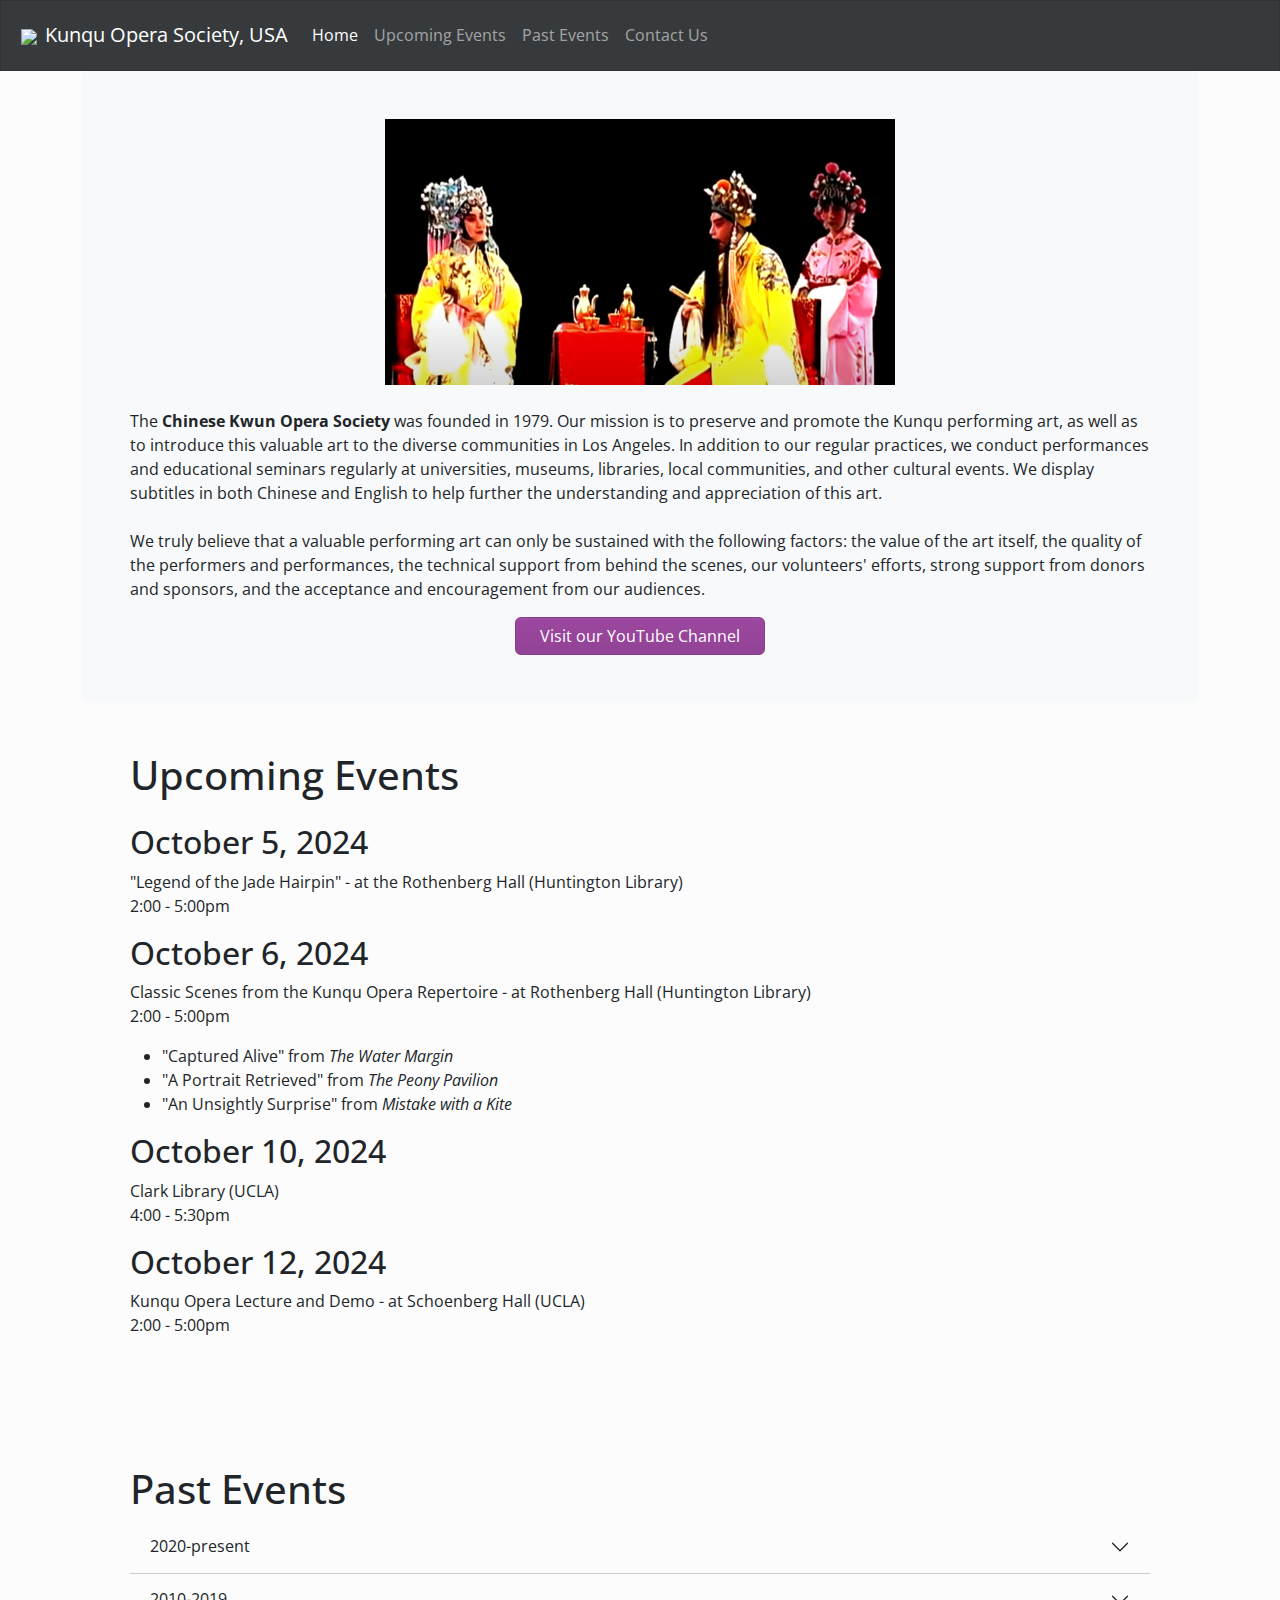
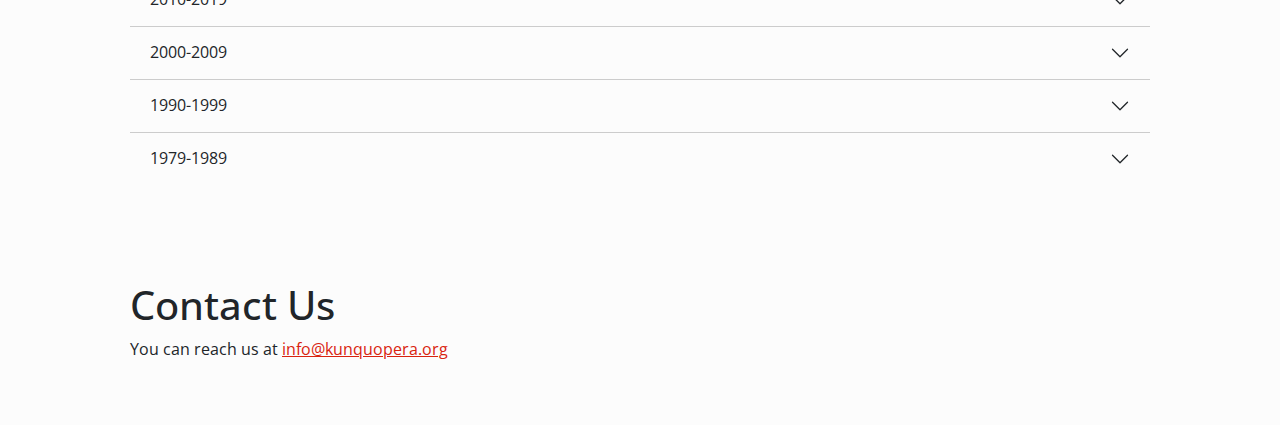
==== index.html @ ae15ceaf "add times for upcoming events" ====
<!DOCTYPE html>
<html lang="en">

<head>
    <meta charset="UTF-8">
    <meta name="viewport" content="width=device-width, initial-scale=1">
    <title>Kunqu Opera Society, USA</title>
    <link rel="stylesheet" href="css/bootstrap.min.css">
    <link rel="stylesheet" href="css/styles.css">

    <script src="js/bootstrap.min.js"></script>

</head>

<body>
    <nav class="navbar navbar-expand-md navbar-dark sticky-top bg-dark">
        <div class="container-fluid">
            <a class="navbar-brand" href="#"><img src="img/logo.png" class="px-2" height="50">Kunqu Opera Society, USA</a>
            <button class="navbar-toggler" type="button" data-bs-toggle="collapse" data-bs-target="#navbarCollapse"
                aria-controls="navbarCollapse" aria-expanded="false" aria-label="Toggle navigation">
                <span class="navbar-toggler-icon"></span>
            </button>
            <div class="collapse navbar-collapse" id="navbarCollapse">
                <ul class="navbar-nav me-auto mb-2 mb-md-0">
                    <li class="nav-item">
                        <a class="nav-link active" aria-current="page" href="#">Home</a>
                    </li>
                    <li class="nav-item">
                      <a class="nav-link" href="#events-upcoming">Upcoming Events</a>
                  </li>
                    <li class="nav-item">
                        <a class="nav-link" href="#events-past">Past Events</a>
                    </li>
                    <li class="nav-item">
                        <a class="nav-link" href="#contact">Contact Us</a>
                    </li>
                </ul>
            </div>
        </div>
    </nav>
    <main class="container"> 
        <div class="bg-body-tertiary p-5 rounded">
            <img class="d-block mx-auto mb-4" src="img/kunqu-screencap.png" alt="" width="50%">

            <p class="mb-4">The <strong>Chinese Kwun Opera Society</strong> was founded in 1979. Our mission is to preserve and
                promote the Kunqu performing art, as well as to introduce this valuable art to the diverse communities in Los Angeles. In addition to our regular
                practices, we conduct performances and educational seminars regularly at
                universities, museums, libraries, local communities, and other cultural events. We display subtitles in both Chinese and English to help further the understanding and
                appreciation of this art.</p>
            <p>We truly believe that a valuable performing art can only be sustained with the following factors: the
                value of the art itself, the quality of the performers and performances, the technical support from
                behind the scenes, our volunteers' efforts, strong support from donors and sponsors, and the
                acceptance and encouragement from our audiences.</p>
            <div class="d-grid gap-2 d-sm-flex justify-content-sm-center">
                <a href="https://www.youtube.com/@kunquoperaorg" class="btn btn-danger px-4 gap-3">Visit our
                    YouTube Channel</a>
            </div>
        </div>
        <div class="p-5" id="events-upcoming">
          <h1>Upcoming Events</h1>

          <div class="py-3">
          <h2>October 5, 2024</h2>
          <p>
            "Legend of the Jade Hairpin" - at the Rothenberg Hall (Huntington Library)<br>
            2:00 - 5:00pm
          </p>
          
          <h2>October 6, 2024</h2>
          <p>Classic Scenes from the Kunqu Opera Repertoire - at Rothenberg Hall (Huntington Library)<br>
            2:00 - 5:00pm
            <ul>
              <li>"Captured Alive" from <em>The Water Margin</em></li>
              <li>"A Portrait Retrieved" from <em>The Peony Pavilion</em></li>
              <li>"An Unsightly Surprise" from <em>Mistake with a Kite</em></li>
            </ul>
          </p>
          
          <h2>October 10, 2024</h2>
          <p>
            Clark Library (UCLA)<br>
            4:00 - 5:30pm
          </p>

          <h2>October 12, 2024</h2>
          <p>
            Kunqu Opera Lecture and Demo - at Schoenberg Hall (UCLA)<br>
            2:00 - 5:00pm

          </p>
        </div>
        </div>
        <div class="p-5" id="events-past">
            <h1>Past Events</h1>
            


            <div class="accordion accordion-flush" id="accordionFlushExample">
              <div class="accordion-item">
                <h2 class="accordion-header">
                  <button class="accordion-button collapsed" type="button" data-bs-toggle="collapse" data-bs-target="#flush-collapseOne" aria-expanded="false" aria-controls="flush-collapseOne">
                    2020-present
                  </button>
                </h2>
                <div id="flush-collapseOne" class="accordion-collapse collapse" data-bs-parent="#accordionFlushExample">
                  <div class="accordion-body">
                      <ul>
                        <li>2/5/2022 - 2022 Chinese New Year Festival of Liu Fang Yuan, "The School Room" by Yimeng Liu, Fang Wei and Wei Wang，"A Stroll in the Garden" by Wei Wang and Yimeng Liu at the Huntington Library, San Marino</li>
                        <li>2/5/2023 - 2023 Chinese New Year Festival of Liu Fang Yuan, "A Sweet Rendezvous" by Liyung Hou, Wei Wang and Yimeng Liu at the Huntington Library, San Marino</li>
                        <li>1/14/2024 - "A Stroll in the Garden" by Wei Wang and Yimeng Liu, "The Banquet" by Bin Ma and Fang Wei, "Mistake With a Kite" by Wei Wang and Sunny Zhang at Liu Fang Yuan, the Huntington Library, San Marino</li>
                        <li>2/10/2024 - 2024 Chinese New Year Festival of Liu Fang Yuan, "Princess Baihua Bestows Her Sword" by Bohan Yei , Fang Wei and Yimeng Liu at the Huntington Library, San Marino</li>
                        <li>2/11/2024 - 2024 Chinese New Year Festival of Liu Fang Yuan, "The Banquet" by Bin Ma and Fang Wei at the Huntington Library, San Marino</li>
                      </ul>
                  </div>
                </div>
              </div>
                <div class="accordion-item">
                  <h2 class="accordion-header">
                    <button class="accordion-button collapsed" type="button" data-bs-toggle="collapse" data-bs-target="#flush-collapseTwo" aria-expanded="false" aria-controls="flush-collapseTwo">
                      2010-2019
                    </button>
                  </h2>
                  <div id="flush-collapseTwo" class="accordion-collapse collapse" data-bs-parent="#accordionFlushExample">
                    <div class="accordion-body">
                        <ul>
                          <li>2/20/2010 - "A Stroll in the Garden" at the Huntington Library, San Marino</li>
                          <li>3/20/2010 & 3/21/2010 - "Peony Pavilion" at the University of California, Irvine (UCI)</li>
                          <li>8/1/2010 - "New Couple" at California Institute for Chinese Performing Art, El Monte</li>
                          <li>12/11/2010 & 12/12/2010 - "Peony Pavilion" by Ma Yaoyao, Shi Xiaomei, Lu jia, Zhu Huiying, Chen Xiaoming at the Downey Civic Theatre</li>
                          <li>4/16/2011 - "An Interrupted Dream" by Jianjing Kuang & Justina Lee, "Joe, The Connoisseur in Music" by Hui Pan & Wendy Chang, "Xu-Ge (A Lovers' Spat)" and "Xiao-Yian (A Disrupted Party)" by Taiji Wang & Liyung Hou at the Downey Civic Theatre</li>
                          <li>4/17/2012 (AM) - Lecture: The art of Kunqu Performance by Shi Xiaomei, Kunqu Studio and Jiangsu Province Kunqu Opera Troupe at Schoenberg​ Auditorium​, UCLA</li>
                          <li>4/17/2012 (PM) - "The Mountain Gate" by Zhao Yutao & Li Hongliang, "Union in the Shades from Peony Pavilian" by Shi Xiaomei & Xu Yunxiu at Schoenberg​ Auditorium​, University of California, Los Angeles (UCLA)</li>
                          <li>4/18/2012 - Lecture: The art of Kunqu Performance by Shi Xiaomei, Kunqu Studio and Jiangsu Province Kunqu Opera Troupe at the University of California, Irvine (UCI)</li>
                          <li>4/21/2012 - "Peach Blossom Fan" by Shi Xiaomei, Gong Yinlei, Zhao Jian, Li Hongliang, Xu Yunxiu, Gu Jun & Zhao Yutao at the Downey Civic Theatre</li>
                          <li>4/22/2012 - Refined Excerpts of Kunqu Classics "A Chance Meeting in the Great Hall" by Shi Xiaomei, Li Hongliang, Gong Yinlei & Xu Yunxiu, "Painting the Portrait" by Xu Yunxiu," "Captured Alive" by Gong Yinlei & Li Hongliang, "Hearing the Appeal" and "Reprimanding the Father" by Shi Xiaomei, Zhao Jian & Gu Jun at the Downey Civic Theatre</li>
                          <li>10/19/2013 - "Ballad of the Broken Axe Mountain" by Liyung Hou & Liu Xiao at the Downey Civic Theatre</li>
                          <li>8/28/2015 & 8/29/2015 - Performance of Classics of Kunqu Opera and Chinese Folk Music including Kunqu Opera Arias by Henry Chang, Susan Liu, Gina Liu, William Kin, Hui Pan and Zhaogan Li plus "The Broken Bridge" by Liyung Hou, Liping Kin & Justina Lee at the Huntington Library</li>
                          <li>10/6/2017 - "A Stroll in the Garden", "An Interrupted Dream" by Liyung Hou, Sophia Dai and Justina Lee at Eugene Public Library, Oregon</li>
                          <li>5/3/2018 & 5/6/2018 - "Garden Version of `A Stroll in the Garden` and `An Interrupted Dream`" by Ledell Wu, Sophia Dai, Wei Wang and Fang Wei at the Huntington Library</li>
                          <li>8/19/2018 - "Kunqu Opera: Love, Hatred, Passion & Vengeance" including "A Stroll in the Garden" by Wei Wang & Fang Wei, "An Interrupted Dream" by Ledell Wu & Justina Lee, "Assassination of General Tiger" by Liyung Hou and Qingxian Liu at Rothenberg Hall, the Huntington Library, San Marino</li>
                        </ul>
                    </div>
                  </div>
                </div>
                <div class="accordion-item">
                  <h2 class="accordion-header">
                    <button class="accordion-button collapsed" type="button" data-bs-toggle="collapse" data-bs-target="#flush-collapseThree" aria-expanded="false" aria-controls="flush-collapseThree">
                      2000-2009
                    </button>
                  </h2>
                  <div id="flush-collapseThree" class="accordion-collapse collapse" data-bs-parent="#accordionFlushExample">
                    <div class="accordion-body">
                        <ul>
                          <li>6/17/2000 - "A Stroll in the Garden" at the San Gabriel Civic Auditorium, San Gabriel</li>
                          <li>12/2/2000 - "Steals the Poem", "Shocked by the Coup", "Bestowing a Sword" at the California Institute for Chinese Performing Art, El Monte</li>
                          <li>9/27/2003 - "Happy Union", "Rendezvous", "Haven in a Boat", "Hoo's Village" at the California Institute for Chinese Performing Art, El Monte, California"</li>
                          <li>4/17/2004 - "Asking for Tea", "For Death Together" at the California Institute for Chinese Performing Art, El Monte</li>
                          <li>2/14/2005 - "Mischief at Class" at Claremont McKenna College, Claremont</li>
                          <li>5/28/2005 - "Surprise Awakening from a Dream" at the San Gabriel Civic Auditorium, San Gabriel</li>
                          <li>10/8/2005 - "New Couple", "Goodbye, My Son" and "A Stroll in the Garden", "Surprise Awakening from a Dream" by Jennifer Hua and Yue Meiti at the California Institute for Chinese Performing Art, El Monte</li>
                          <li>8/30/2008 - "New Couple", "Goodbye, My Son", "A Stroll in the Garden", "Surprise Awakening from a Dream" at the California Institute for Chinese Performing Art, El Monte</li>
                          <li>7/25/2009 - "A Stroll in the Garden", "Steals the Poem", "Broken Bridge", "A Maddening Dream" at the California Institute for Chinese Performing Art, El Monte</li>
                        </ul>
                    </div>
                  </div>
                </div>
                <div class="accordion-item">
                  <h2 class="accordion-header">
                    <button class="accordion-button collapsed" type="button" data-bs-toggle="collapse" data-bs-target="#flush-collapseFour" aria-expanded="false" aria-controls="flush-collapseFour">
                      1990-1999
                    </button>
                  </h2>
                  <div id="flush-collapseFour" class="accordion-collapse collapse" data-bs-parent="#accordionFlushExample">
                    <div class="accordion-body">
                        <ul>
                          <li>6/23/1990 - "Broken Bridge" at the San Gabriel Civic Auditorium, San Gabriel</li>
                          <li>9/2/1990 - "Broken Bridge" at the Chinese Moon Festival in Los Angeles Chinatown</li>
                          <li>5/22/1993 - "Escorting Lady Jing-Niang" at Rosemead High School, Rosemead</li>
                          <li>5/29/1993 - "Mischief at Class", "A Stroll in the Garden", "Surprise Awakening from a Dream", "Kill General Tiger" at the Chinese Culture Center, El Monte</li>
                          <li>6/11/1994 - "Happy Union" at the Chinese Culture Center, El Monte</li>
                          <li>4/30/1995 - "Flirtation with the Zither", "Buddhist Nun Longing to Return the World", "Banquet for Two" at Chinese Culture Center, El Monte</li>
                          <li>6/2/1996 - "Escorting Lady Jing-Niang" at the Chinese Culture Center, El Monte</li>
                          <li>2/2/1997 - "Buddhist Nun Longing to Return the World, "Banquet for Two" at the Barclay Theatre, Irvine"</li>
                          <li>6/7/1997 - "A Maddening Dream" at the Chinese Culture Center, El Monte</li>
                          <li>5/23/1998 - "Steals the Poem" by Yue Meiti and Zhang Jingxian at Evergreen Bookstore, Monterey Park</li>
                          <li>6/6/1998 - "Dreamland Revisited", "Refuse for Remarriage", "Broken Bridge", "Village Searching" at the Chinese Culture Center, El Monte</li>

                        </ul>
                    </div>
                  </div>
                </div>
                <div class="accordion-item">
                  <h2 class="accordion-header">
                    <button class="accordion-button collapsed" type="button" data-bs-toggle="collapse" data-bs-target="#flush-collapseFive" aria-expanded="false" aria-controls="flush-collapseFive">
                      1979-1989
                    </button>
                  </h2>
                  <div id="flush-collapseFive" class="accordion-collapse collapse" data-bs-parent="#accordionFlushExample">
                    <div class="accordion-body">
                        <ul>
                          <li>7/1979 - Weekly meetings at Mama Yu's residence in Monterey Park</li>
                          <li>4/11/1981 - "A Stroll in the Garden" by Lisa Lu and Li-Yung Wang at the Los Angeles County Museum of Art, Los Angeles</li>
                          <li>2/23/1985 - "Riverside of Chu" at Pasadena City College, Pasadena</li>
                          <li>9/6/1987 - "A Stroll in the Garden" at San Diego State University, San Diego</li>
                          <li>6/1989 - "Happy Union" at Jackson School, Rosemead</li>
                          <li>8/1989 - Chinese Kwun Opera Society established as a non-profit organization</li>
                        </ul>
                    </div>
                  </div>
                </div>
              </div>
        </div>
        <div class="p-5" id="contact">
            <h1>Contact Us</h1>
            <p>You can reach us at <a href="mailto:info@kunquopera.org">info@kunquopera.org</a></p>
        </div>
    </main>
    <script src="js/bootstrap.bundle.js"></script>
    <script src="js/scripts.js"></script>
</body>

</html>
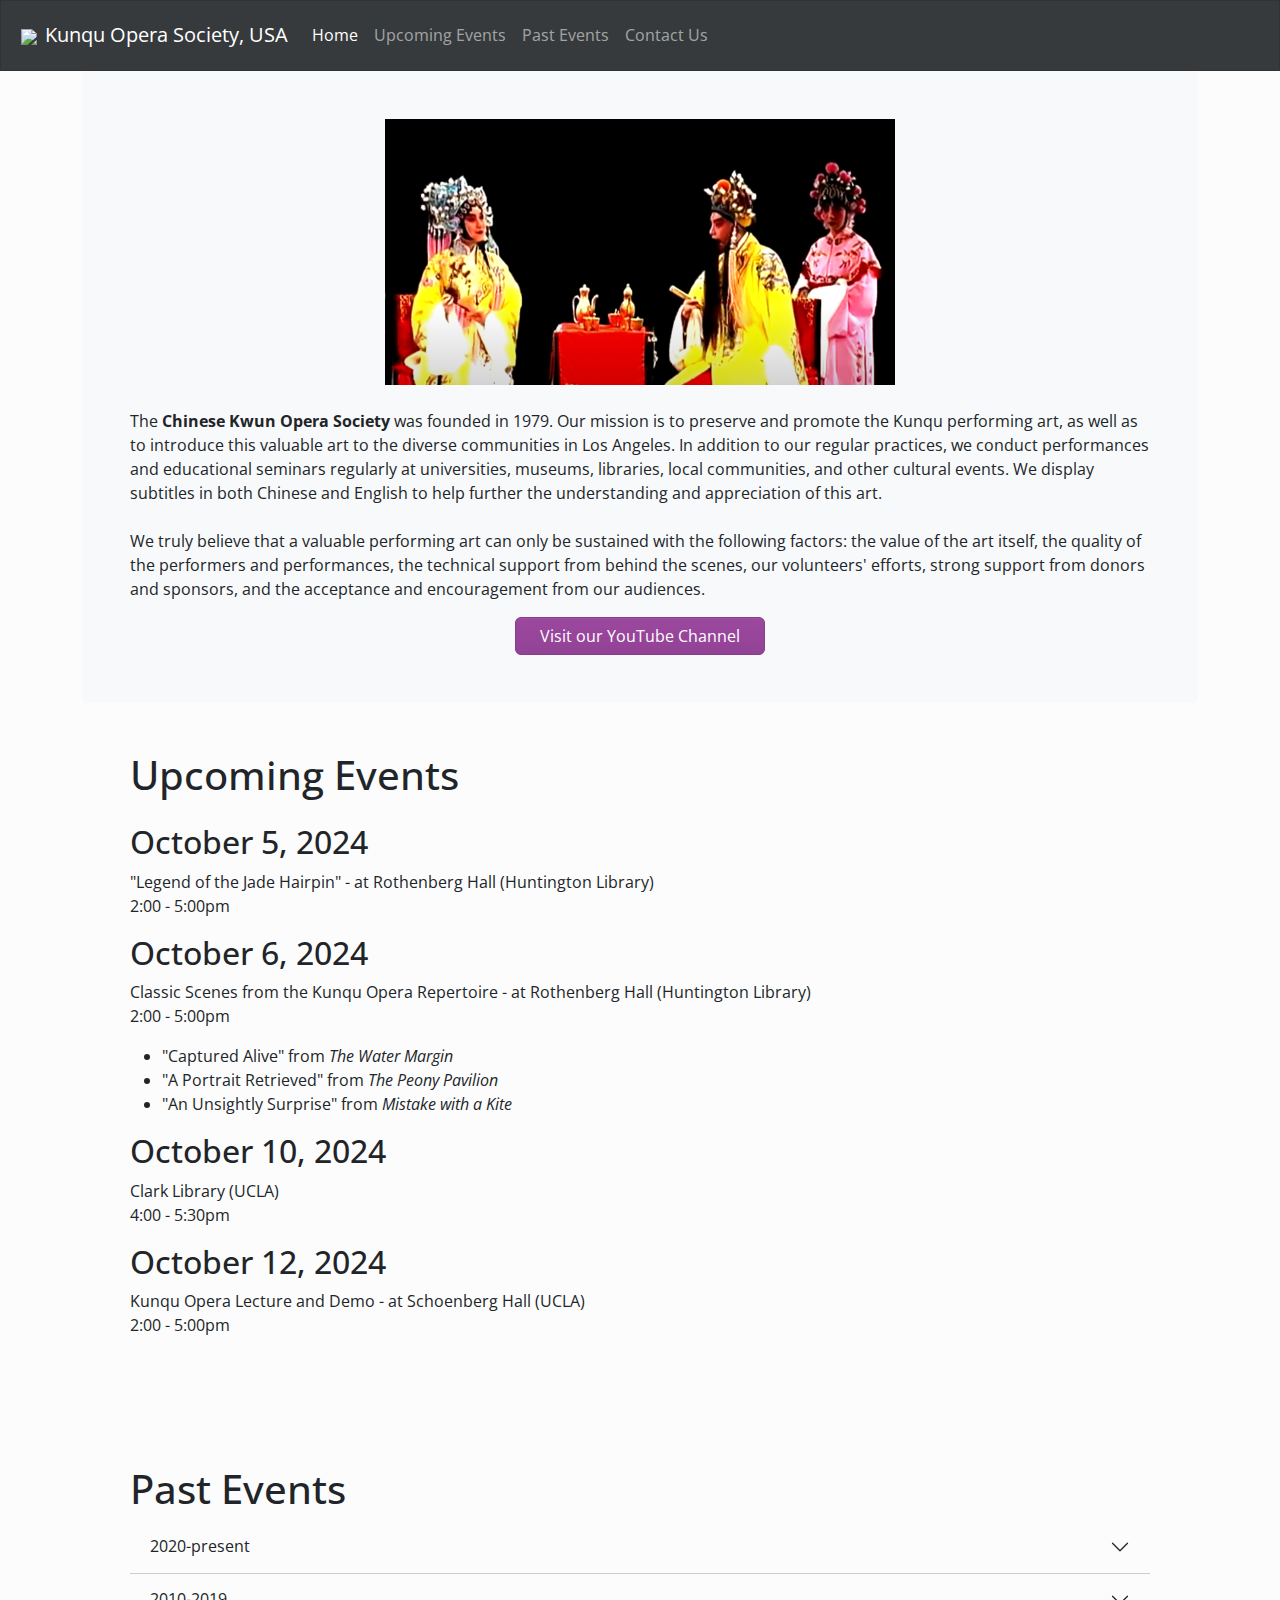
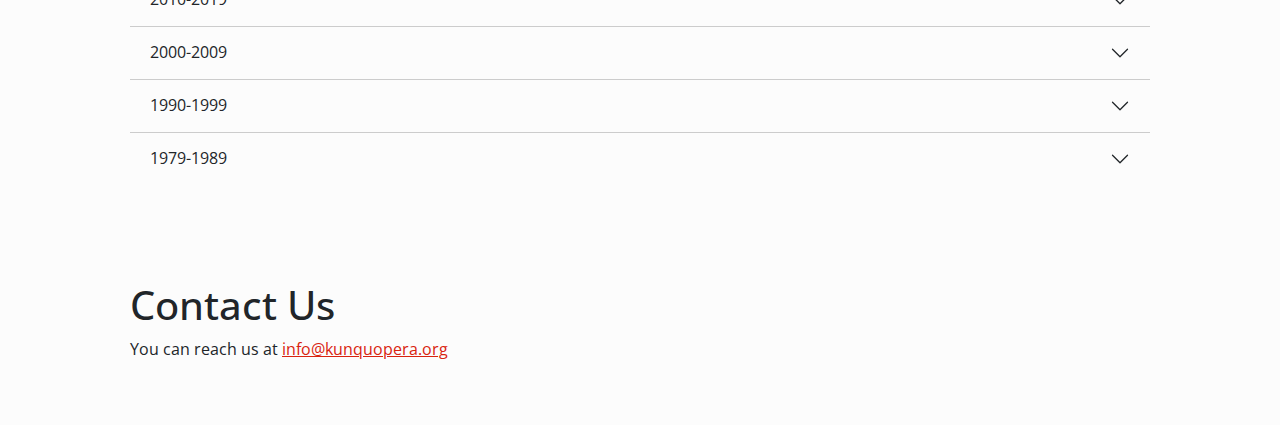
==== commit bc8a764d: "text update" ====
--- a/index.html
+++ b/index.html
@@ -62,7 +62,7 @@
           <div class="py-3">
           <h2>October 5, 2024</h2>
           <p>
-            "Legend of the Jade Hairpin" - at the Rothenberg Hall (Huntington Library)<br>
+            "Legend of the Jade Hairpin" - at Rothenberg Hall (Huntington Library)<br>
             2:00 - 5:00pm
           </p>
           
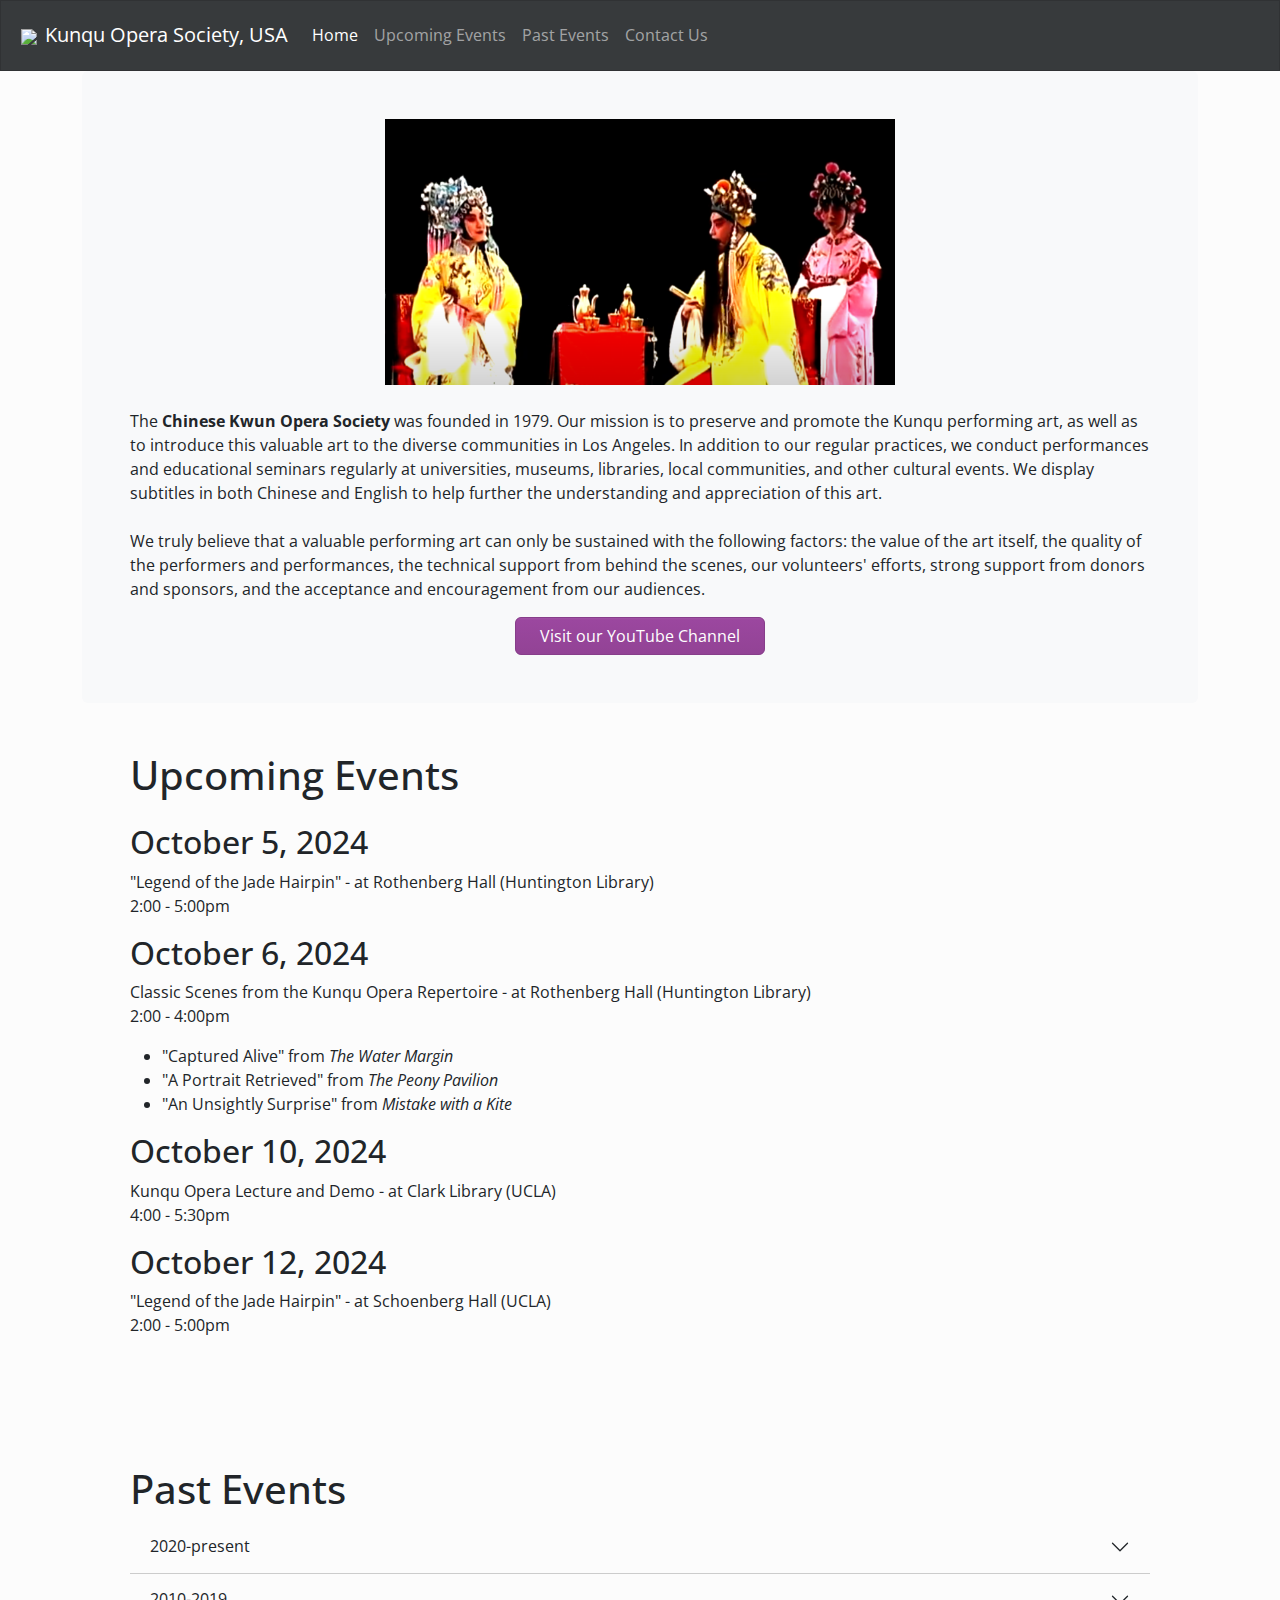
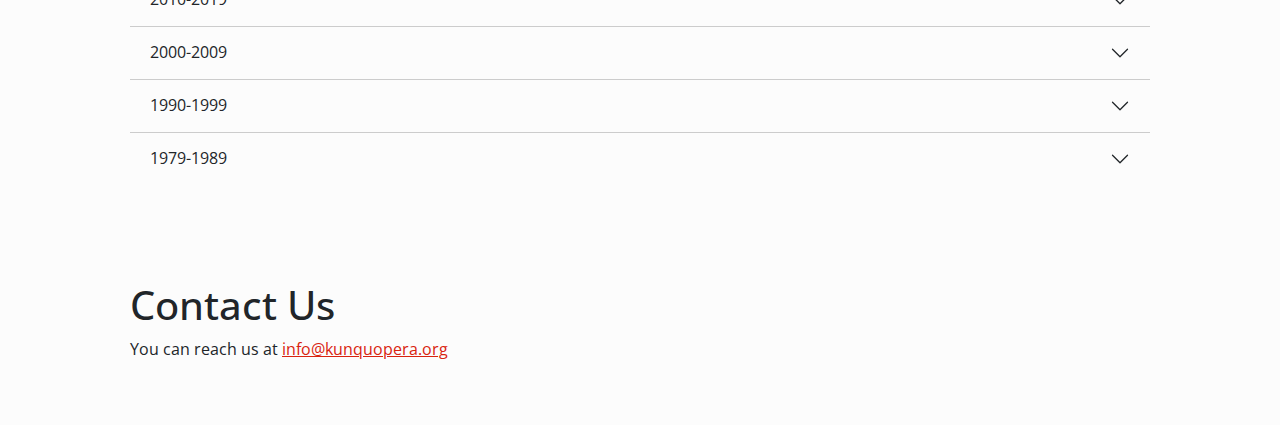
==== commit 656feb8e: "Update index.html" ====
--- a/index.html
+++ b/index.html
@@ -68,7 +68,7 @@
           
           <h2>October 6, 2024</h2>
           <p>Classic Scenes from the Kunqu Opera Repertoire - at Rothenberg Hall (Huntington Library)<br>
-            2:00 - 5:00pm
+            2:00 - 4:00pm
             <ul>
               <li>"Captured Alive" from <em>The Water Margin</em></li>
               <li>"A Portrait Retrieved" from <em>The Peony Pavilion</em></li>
@@ -78,13 +78,13 @@
           
           <h2>October 10, 2024</h2>
           <p>
-            Clark Library (UCLA)<br>
+            Kunqu Opera Lecture and Demo - at Clark Library (UCLA)<br>
             4:00 - 5:30pm
           </p>
 
           <h2>October 12, 2024</h2>
           <p>
-            Kunqu Opera Lecture and Demo - at Schoenberg Hall (UCLA)<br>
+            "Legend of the Jade Hairpin" - at Schoenberg Hall (UCLA)<br>
             2:00 - 5:00pm
 
           </p>
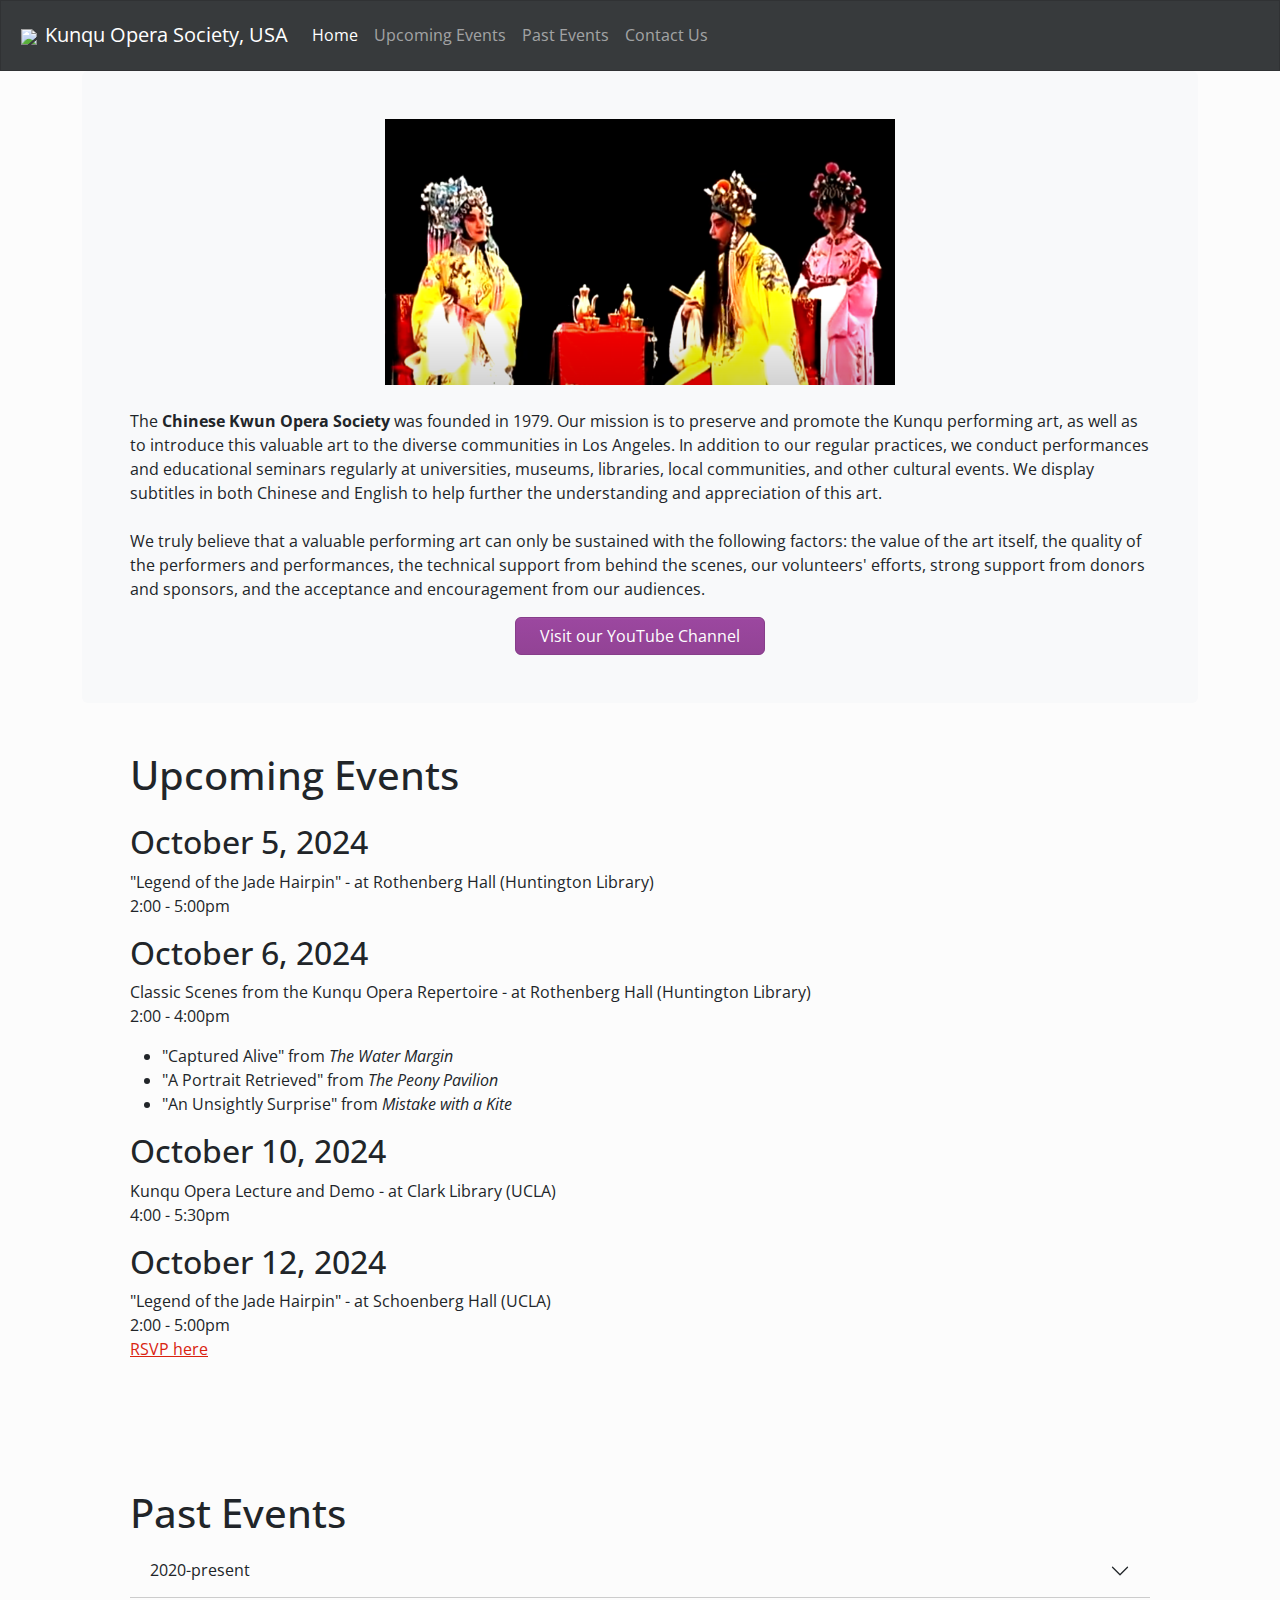
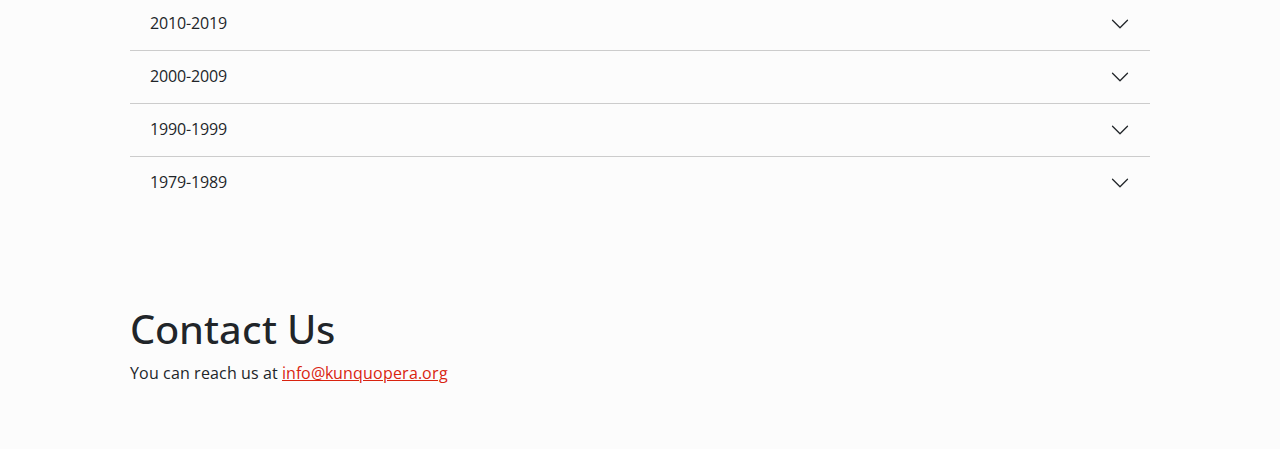
==== commit 16f6406d: "Add RSVP link" ====
--- a/index.html
+++ b/index.html
@@ -85,7 +85,8 @@
           <h2>October 12, 2024</h2>
           <p>
             "Legend of the Jade Hairpin" - at Schoenberg Hall (UCLA)<br>
-            2:00 - 5:00pm
+            2:00 - 5:00pm<br>
+              <a href="https://forms.international.ucla.edu/ApplicationForm.aspx?4bJlPMM0xm2FRilaYYN8UCwI2cR2wM8pz3BvZW_238Y=" target="_blank">RSVP here</a>
 
           </p>
         </div>
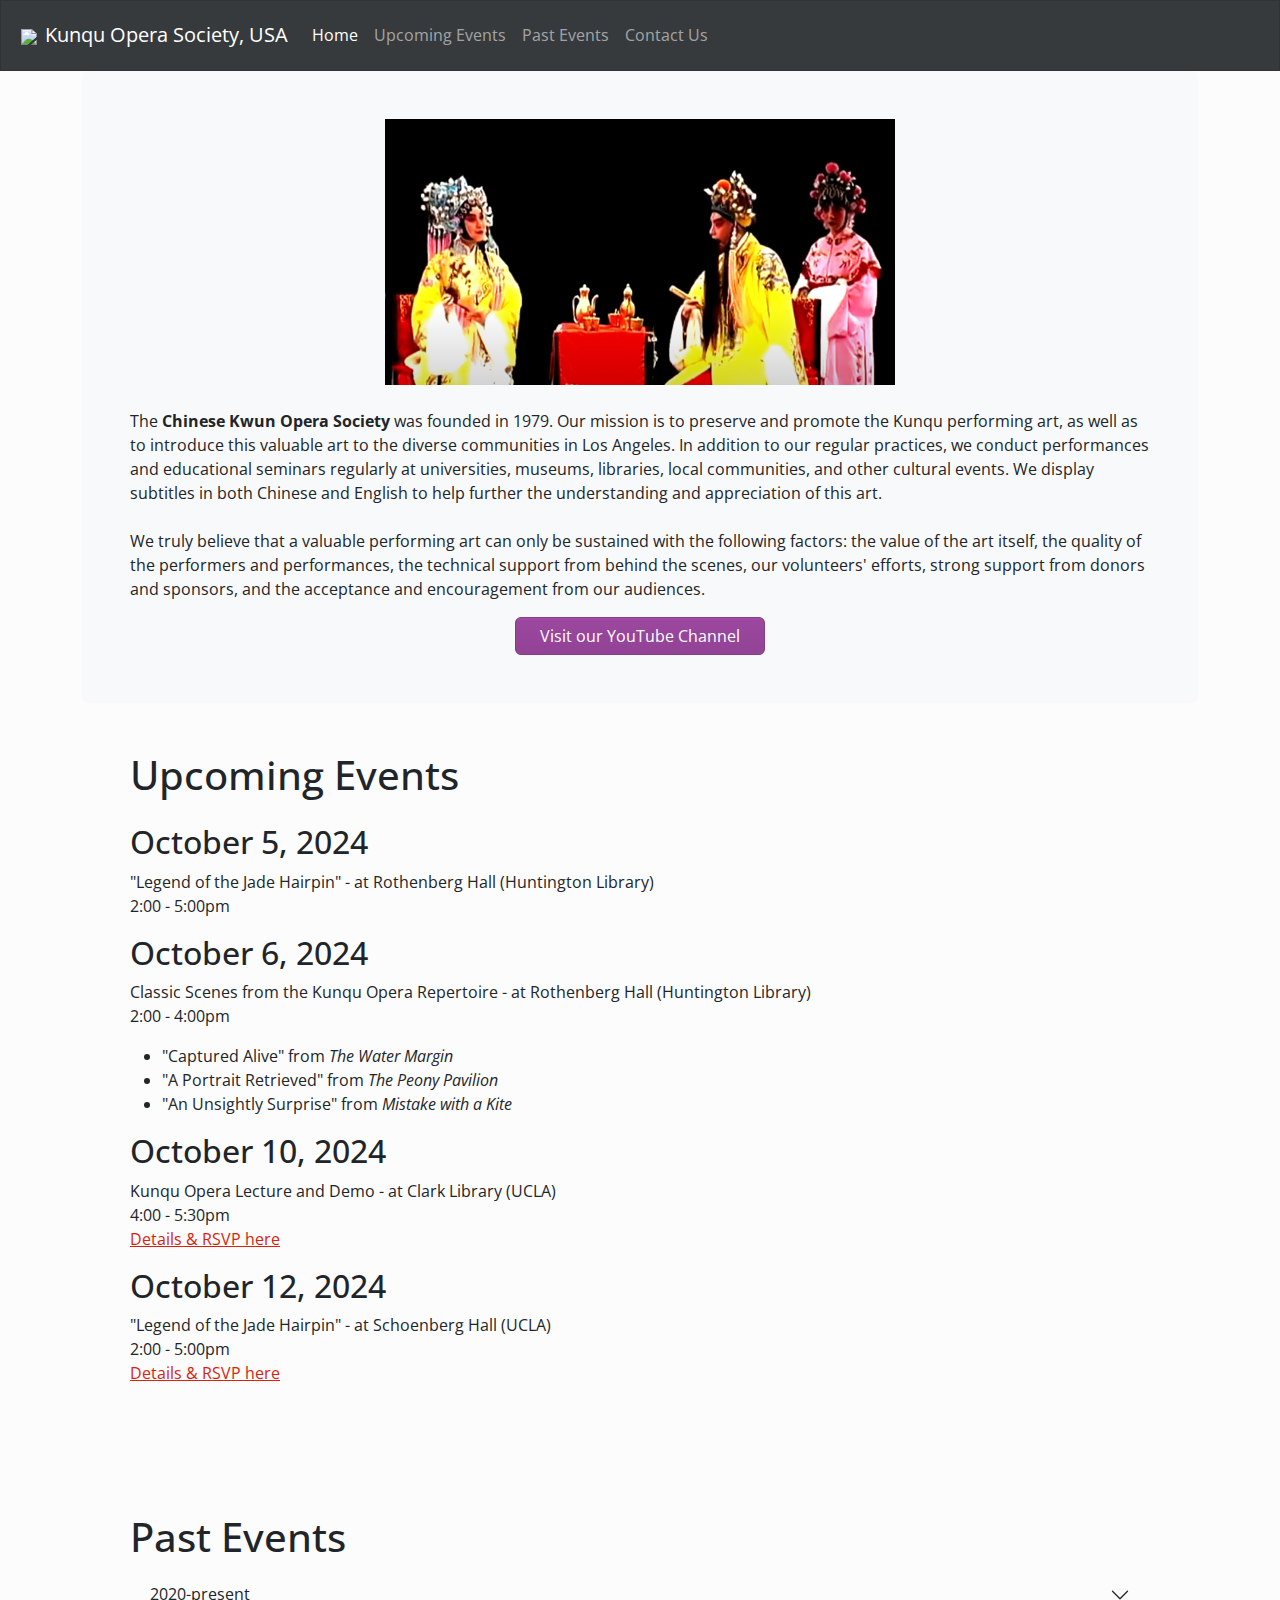
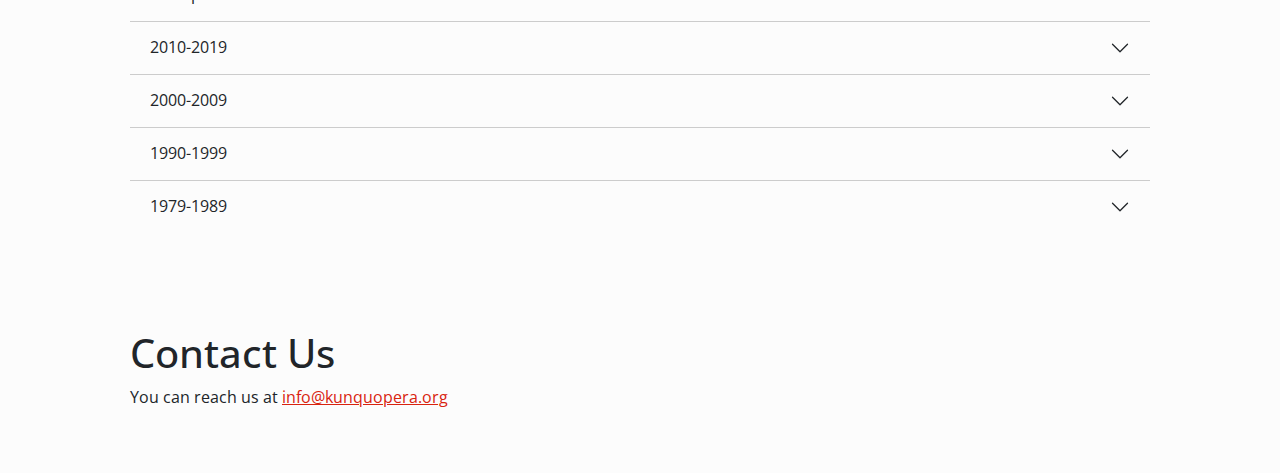
==== commit 26906f42: "update rsvp links" ====
--- a/index.html
+++ b/index.html
@@ -79,14 +79,15 @@
           <h2>October 10, 2024</h2>
           <p>
             Kunqu Opera Lecture and Demo - at Clark Library (UCLA)<br>
-            4:00 - 5:30pm
+            4:00 - 5:30pm<br>
+              <a href="https://www.1718.ucla.edu/events/kunqu-opera-performance/" target="_blank">Details & RSVP here</a>
           </p>
 
           <h2>October 12, 2024</h2>
           <p>
             "Legend of the Jade Hairpin" - at Schoenberg Hall (UCLA)<br>
             2:00 - 5:00pm<br>
-              <a href="https://forms.international.ucla.edu/ApplicationForm.aspx?4bJlPMM0xm2FRilaYYN8UCwI2cR2wM8pz3BvZW_238Y=" target="_blank">RSVP here</a>
+              <a href="https://www.international.ucla.edu/ccs/event/16805" target="_blank">Details & RSVP here</a>
 
           </p>
         </div>
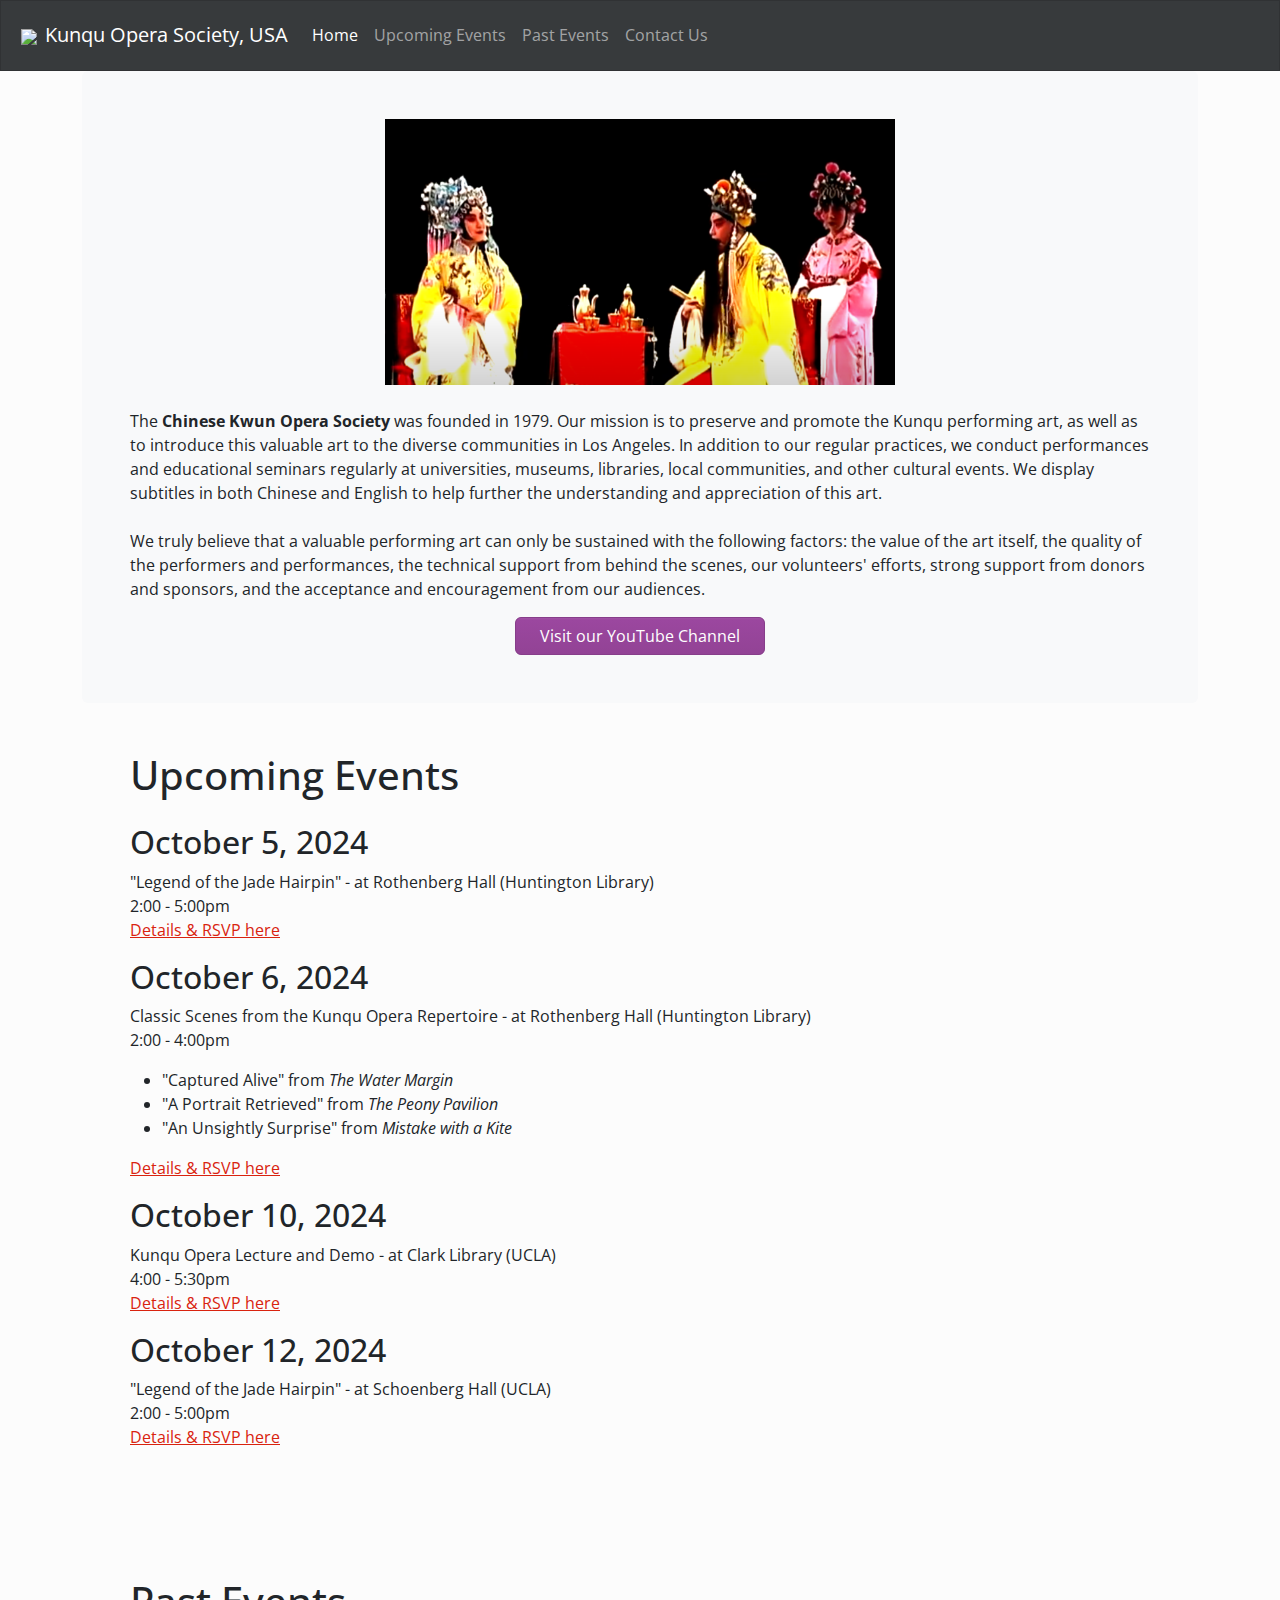
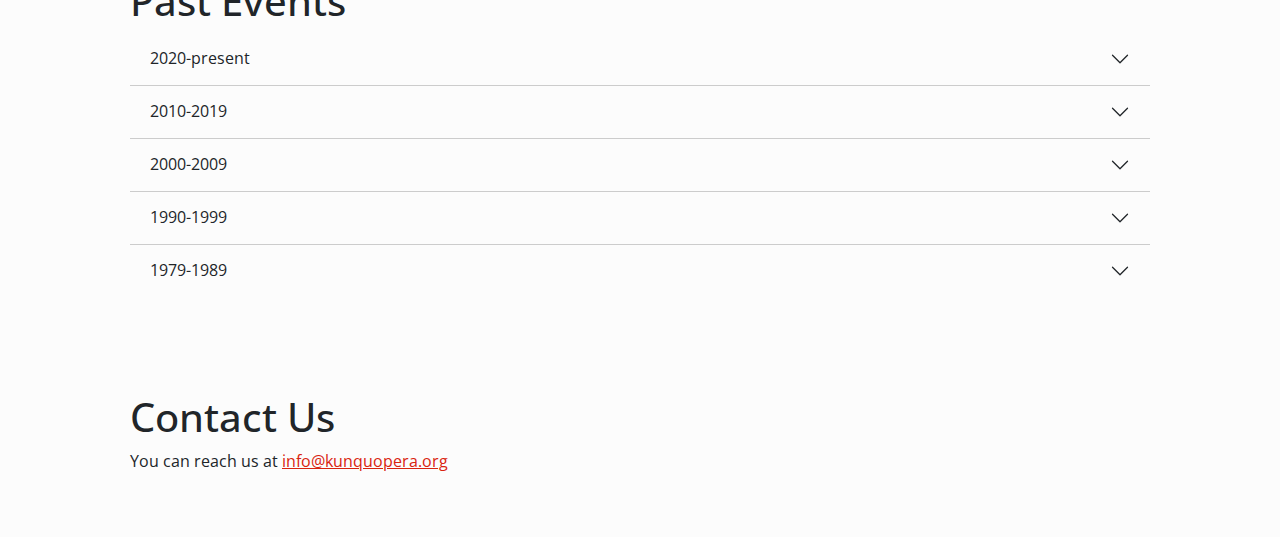
==== commit f6984e97: "Update index.html" ====
--- a/index.html
+++ b/index.html
@@ -63,17 +63,19 @@
           <h2>October 5, 2024</h2>
           <p>
             "Legend of the Jade Hairpin" - at Rothenberg Hall (Huntington Library)<br>
-            2:00 - 5:00pm
+            2:00 - 5:00pm<br>
+              <a href="https://huntington.org/event/kun-opera-jade-hairpin-yuzanji-and-other-highlights" target="_blank">Details & RSVP here</a>
           </p>
           
           <h2>October 6, 2024</h2>
           <p>Classic Scenes from the Kunqu Opera Repertoire - at Rothenberg Hall (Huntington Library)<br>
-            2:00 - 4:00pm
+            2:00 - 4:00pm<br>
             <ul>
               <li>"Captured Alive" from <em>The Water Margin</em></li>
               <li>"A Portrait Retrieved" from <em>The Peony Pavilion</em></li>
               <li>"An Unsightly Surprise" from <em>Mistake with a Kite</em></li>
             </ul>
+              <a href="https://huntington.org/event/kun-opera-jade-hairpin-yuzanji-and-other-highlights" target="_blank">Details & RSVP here</a>
           </p>
           
           <h2>October 10, 2024</h2>
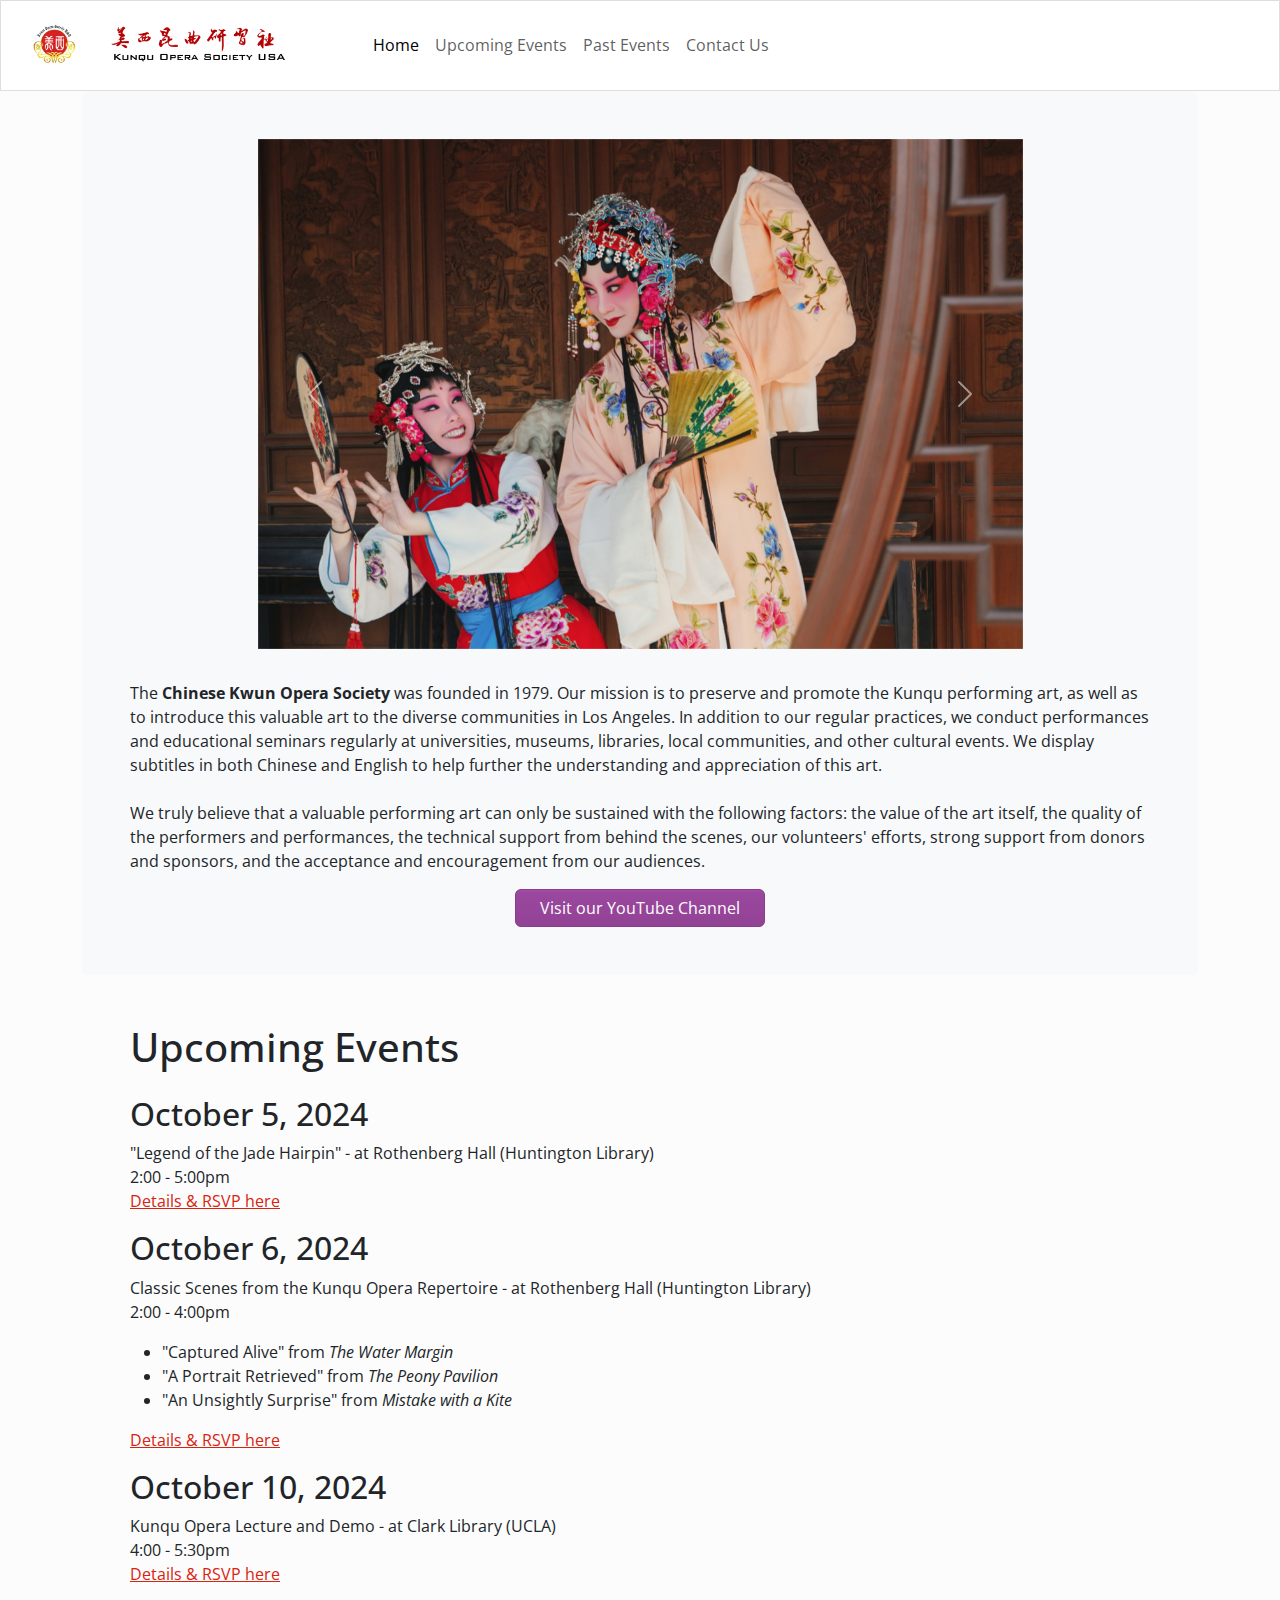
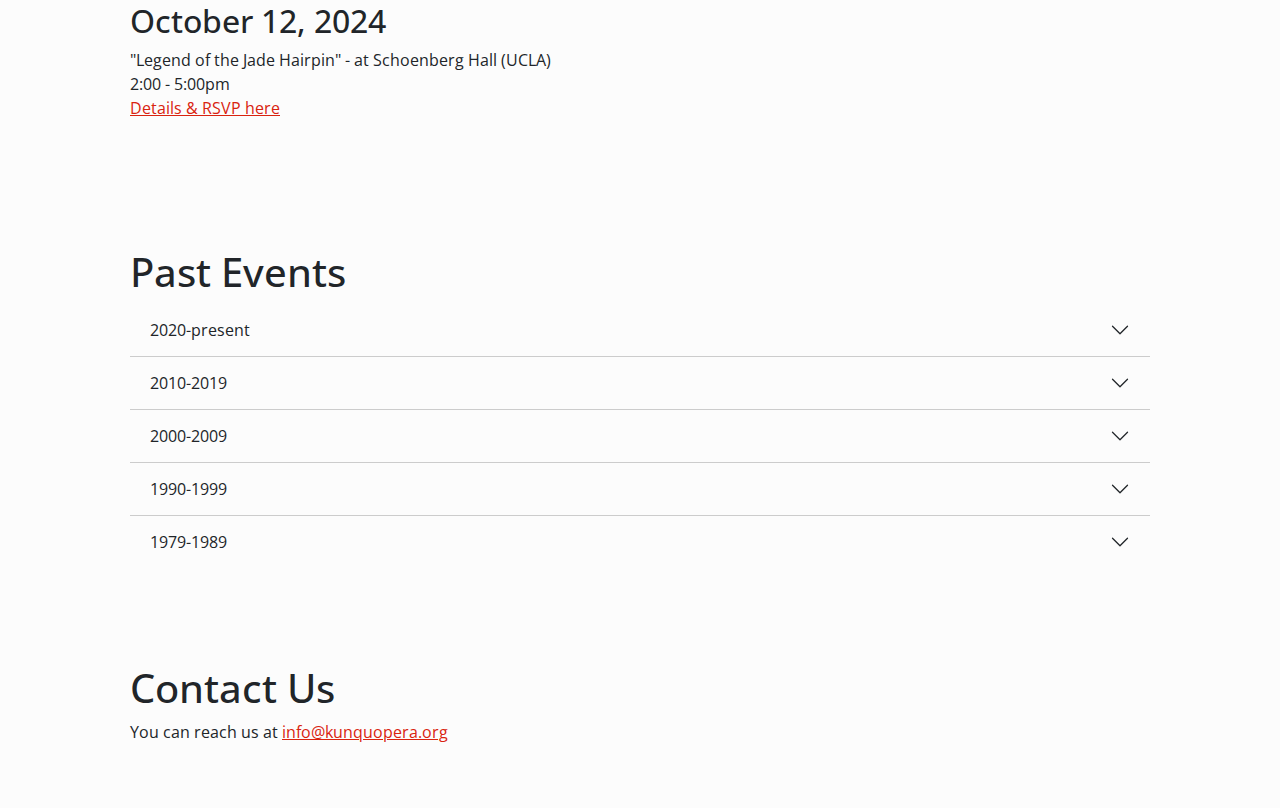
==== commit 64cfb2db: "add carousel images and update header" ====
--- a/index.html
+++ b/index.html
@@ -8,40 +8,75 @@
     <link rel="stylesheet" href="css/bootstrap.min.css">
     <link rel="stylesheet" href="css/styles.css">
 
-    <script src="js/bootstrap.min.js"></script>
+<!--    <script src="js/bootstrap.min.js"></script>-->
 
 </head>
 
 <body>
-    <nav class="navbar navbar-expand-md navbar-dark sticky-top bg-dark">
+    <nav class="navbar navbar-expand-md sticky-top bg-light">
         <div class="container-fluid">
-            <a class="navbar-brand" href="#"><img src="img/logo.png" class="px-2" height="50">Kunqu Opera Society, USA</a>
-            <button class="navbar-toggler" type="button" data-bs-toggle="collapse" data-bs-target="#navbarCollapse"
+          <button class="navbar-toggler" type="button" data-bs-toggle="collapse" data-bs-target="#navbarCollapse"
                 aria-controls="navbarCollapse" aria-expanded="false" aria-label="Toggle navigation">
                 <span class="navbar-toggler-icon"></span>
-            </button>
-            <div class="collapse navbar-collapse" id="navbarCollapse">
-                <ul class="navbar-nav me-auto mb-2 mb-md-0">
-                    <li class="nav-item">
-                        <a class="nav-link active" aria-current="page" href="#">Home</a>
-                    </li>
-                    <li class="nav-item">
-                      <a class="nav-link" href="#events-upcoming">Upcoming Events</a>
-                  </li>
-                    <li class="nav-item">
-                        <a class="nav-link" href="#events-past">Past Events</a>
-                    </li>
-                    <li class="nav-item">
-                        <a class="nav-link" href="#contact">Contact Us</a>
-                    </li>
-                </ul>
-            </div>
+          </button>  
+          <a class="navbar-brand" href="#"><img src="img/logo-header.png" class="px-2" height="50"></a>
+          <div class="collapse navbar-collapse" id="navbarCollapse">
+            <ul class="navbar-nav me-auto mb-2 mb-md-0">
+              <li class="nav-item">
+                  <a class="nav-link active" aria-current="page" href="#">Home</a>
+              </li>
+              <li class="nav-item">
+                <a class="nav-link" href="#events-upcoming">Upcoming Events</a>
+              </li>
+              <li class="nav-item">
+                  <a class="nav-link" href="#events-past">Past Events</a>
+              </li>
+              <li class="nav-item">
+                  <a class="nav-link" href="#contact">Contact Us</a>
+              </li>
+            </ul>
         </div>
     </nav>
     <main class="container"> 
         <div class="bg-body-tertiary p-5 rounded">
-            <img class="d-block mx-auto mb-4" src="img/kunqu-screencap.png" alt="" width="50%">
-
+          <div id="carouselPhotos" class="carousel slide" data-bs-ride="carousel">
+            <div class="carousel-inner">
+              <div class="carousel-item active" data-bs-interval="3000">
+                <img src="img/p01.jpg" class="d-block w-100" alt="...">
+              </div>
+              <div class="carousel-item" data-bs-interval="3000">
+                <img src="img/p02.jpg" class="d-block w-100" alt="...">
+              </div>
+              <div class="carousel-item" data-bs-interval="3000">
+                <img src="img/p03.jpg" class="d-block w-100" alt="...">
+              </div>
+              <div class="carousel-item" data-bs-interval="3000">
+                <img src="img/p04.jpg" class="d-block w-100" alt="...">
+              </div>
+              <div class="carousel-item" data-bs-interval="3000">
+                <img src="img/p05.jpg" class="d-block w-100" alt="...">
+              </div>
+              <div class="carousel-item" data-bs-interval="3000">
+                <img src="img/p06.jpg" class="d-block w-100" alt="...">
+              </div>
+              <div class="carousel-item" data-bs-interval="3000">
+                <img src="img/p07.jpg" class="d-block w-100" alt="...">
+              </div>
+              <div class="carousel-item" data-bs-interval="3000">
+                <img src="img/p08.jpg" class="d-block w-100" alt="...">
+              </div>
+            </div>
+            <button class="carousel-control-prev" type="button" data-bs-target="#carouselPhotos" data-bs-slide="prev">
+              <span class="carousel-control-prev-icon" aria-hidden="true"></span>
+              <span class="visually-hidden">Previous</span>
+            </button>
+            <button class="carousel-control-next" type="button" data-bs-target="#carouselPhotos" data-bs-slide="next">
+              <span class="carousel-control-next-icon" aria-hidden="true"></span>
+              <span class="visually-hidden">Next</span>
+            </button>
+          </div>
+
+          <div>
             <p class="mb-4">The <strong>Chinese Kwun Opera Society</strong> was founded in 1979. Our mission is to preserve and
                 promote the Kunqu performing art, as well as to introduce this valuable art to the diverse communities in Los Angeles. In addition to our regular
                 practices, we conduct performances and educational seminars regularly at
@@ -51,10 +86,11 @@
                 value of the art itself, the quality of the performers and performances, the technical support from
                 behind the scenes, our volunteers' efforts, strong support from donors and sponsors, and the
                 acceptance and encouragement from our audiences.</p>
-            <div class="d-grid gap-2 d-sm-flex justify-content-sm-center">
-                <a href="https://www.youtube.com/@kunquoperaorg" class="btn btn-danger px-4 gap-3">Visit our
-                    YouTube Channel</a>
-            </div>
+          </div>
+          <div class="d-grid gap-2 d-sm-flex justify-content-sm-center">
+              <a href="https://www.youtube.com/@kunquoperaorg" class="btn btn-danger px-4 gap-3">Visit our
+                  YouTube Channel</a>
+          </div>
         </div>
         <div class="p-5" id="events-upcoming">
           <h1>Upcoming Events</h1>
--- a/css/styles.css
+++ b/css/styles.css
@@ -0,0 +1,5 @@
+#carouselPhotos {
+    width: 75%;
+    margin: 0 auto;
+    margin-bottom: 2em;
+}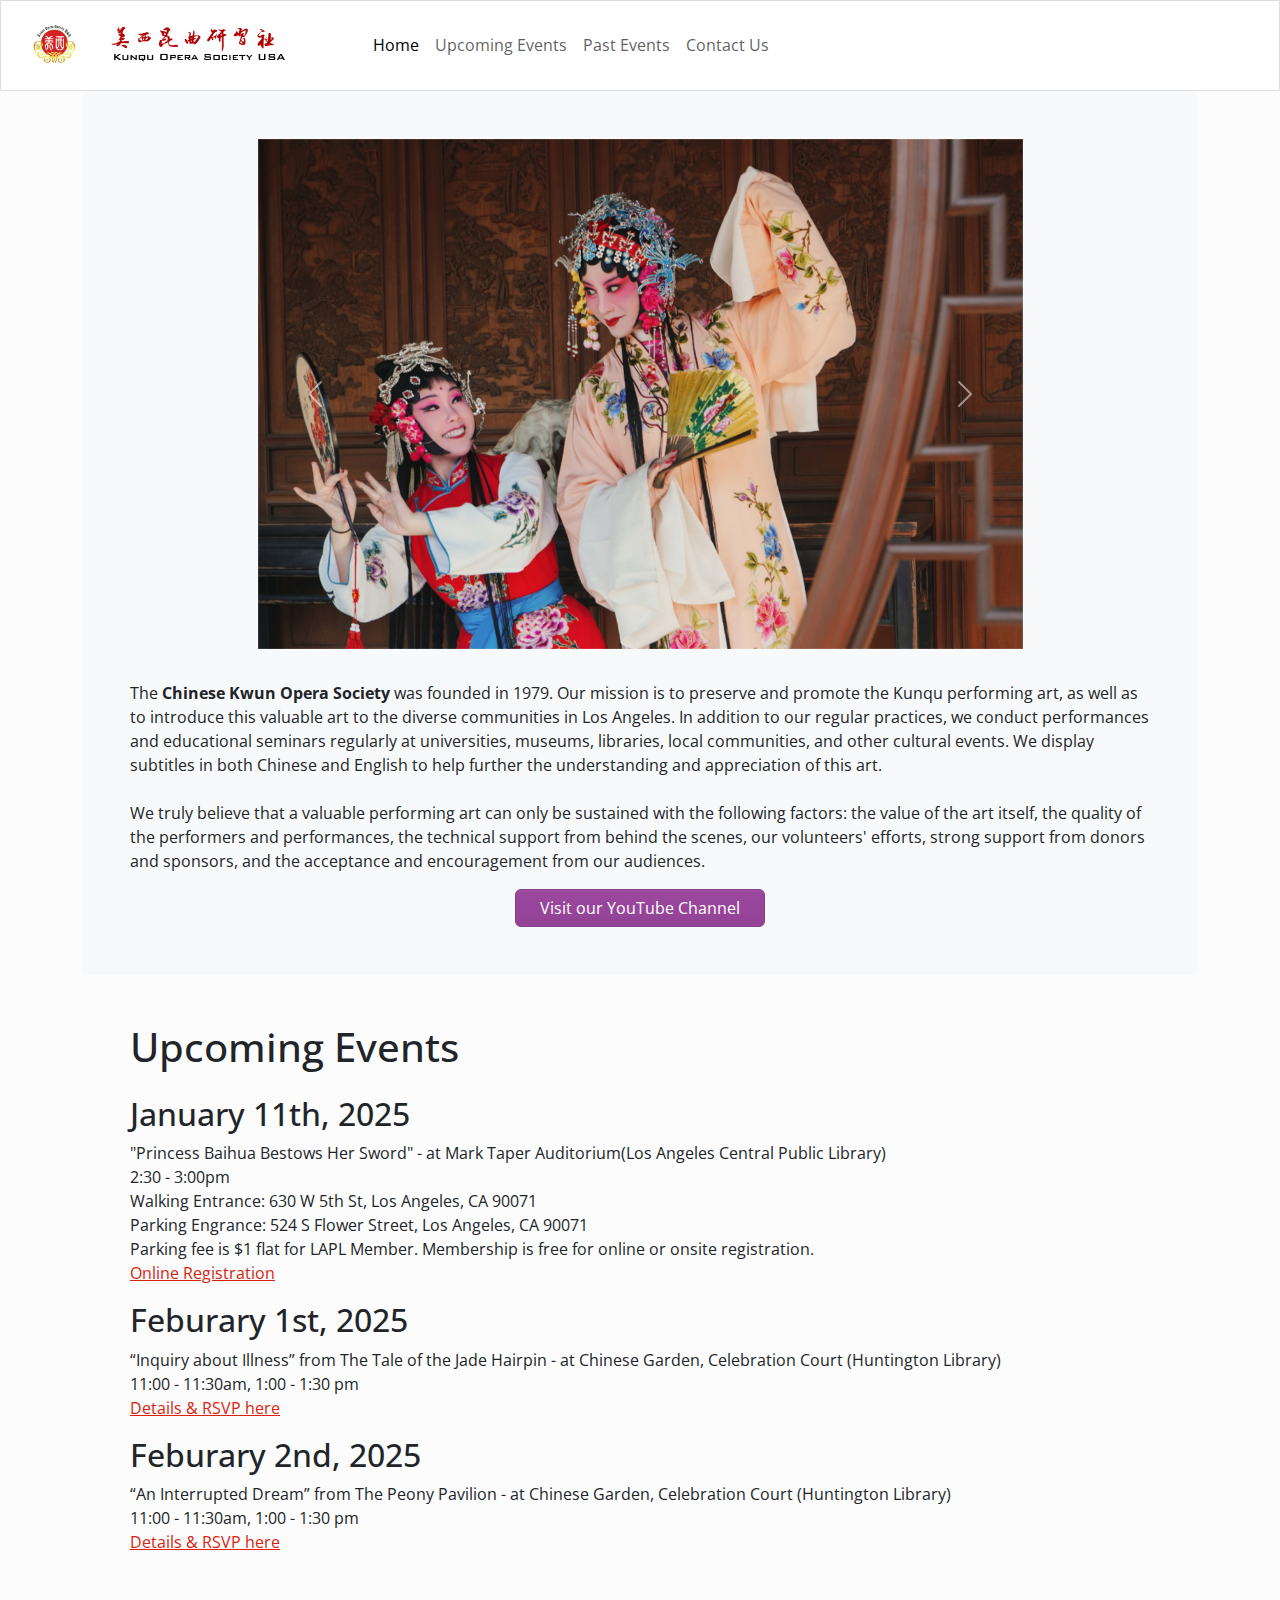
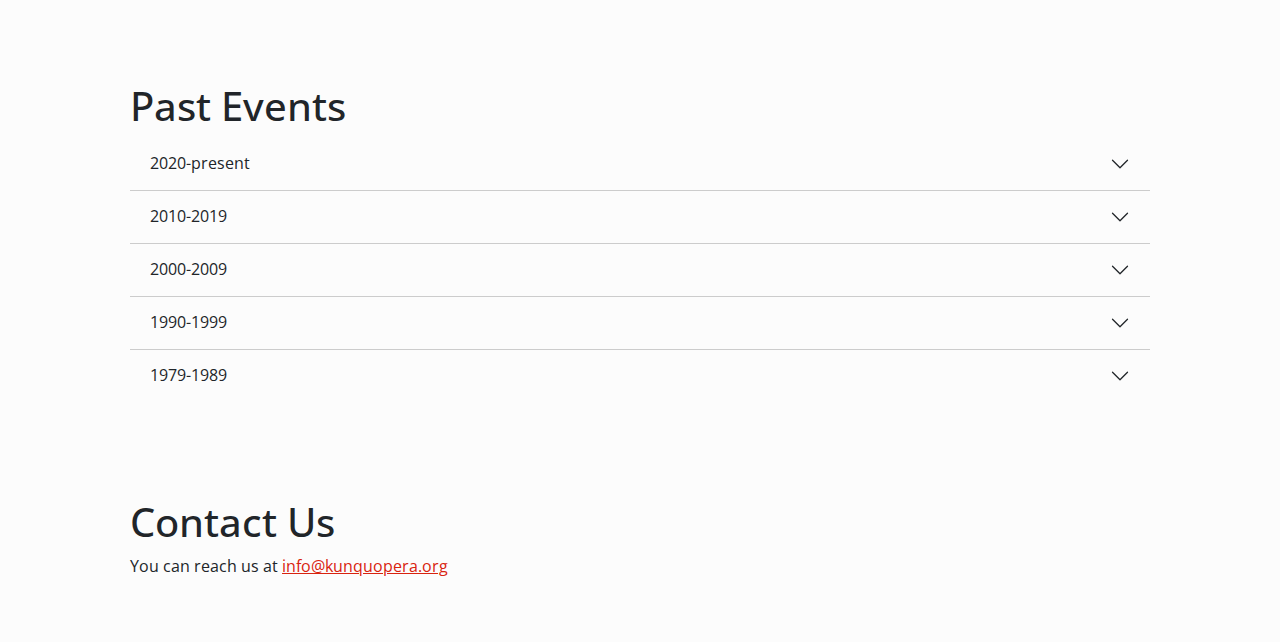
==== commit 2d0f8e81: "Update index.html" ====
--- a/index.html
+++ b/index.html
@@ -96,38 +96,31 @@
           <h1>Upcoming Events</h1>
 
           <div class="py-3">
-          <h2>October 5, 2024</h2>
+          <h2>January 11th, 2025</h2>
           <p>
-            "Legend of the Jade Hairpin" - at Rothenberg Hall (Huntington Library)<br>
-            2:00 - 5:00pm<br>
-              <a href="https://huntington.org/event/kun-opera-jade-hairpin-yuzanji-and-other-highlights" target="_blank">Details & RSVP here</a>
+            "Princess Baihua Bestows Her Sword" - at Mark Taper Auditorium(Los Angeles Central Public Library)<br>
+            2:30 - 3:00pm<br>
+              Walking Entrance: 630 W 5th St, Los Angeles, CA 90071<br>
+              Parking Engrance: 524 S Flower Street, Los Angeles, CA 90071<br>
+              Parking fee is $1 flat for LAPL Member. Membership is free for online or onsite registration. <br>
+              <a href="https://lapl.org/about-lapl/borrower-services#apply" target="_blank">Online Registration</a>
           </p>
           
-          <h2>October 6, 2024</h2>
-          <p>Classic Scenes from the Kunqu Opera Repertoire - at Rothenberg Hall (Huntington Library)<br>
-            2:00 - 4:00pm<br>
-            <ul>
-              <li>"Captured Alive" from <em>The Water Margin</em></li>
-              <li>"A Portrait Retrieved" from <em>The Peony Pavilion</em></li>
-              <li>"An Unsightly Surprise" from <em>Mistake with a Kite</em></li>
-            </ul>
-              <a href="https://huntington.org/event/kun-opera-jade-hairpin-yuzanji-and-other-highlights" target="_blank">Details & RSVP here</a>
+          <h2>Feburary 1st, 2025</h2>
+          <p>“Inquiry about Illness” from The Tale of the Jade Hairpin  - at Chinese Garden, Celebration Court  (Huntington Library)<br>
+            11:00 - 11:30am, 1:00 - 1:30 pm<br>
+         
+              <a href="https://huntington.org/event/lunar-new-year-festival" target="_blank">Details & RSVP here</a>
           </p>
           
-          <h2>October 10, 2024</h2>
+          <h2>Feburary 2nd, 2025</h2>
           <p>
-            Kunqu Opera Lecture and Demo - at Clark Library (UCLA)<br>
-            4:00 - 5:30pm<br>
-              <a href="https://www.1718.ucla.edu/events/kunqu-opera-performance/" target="_blank">Details & RSVP here</a>
+            “An Interrupted Dream” from The Peony Pavilion - at Chinese Garden, Celebration Court  (Huntington Library)<br>
+            11:00 - 11:30am, 1:00 - 1:30 pm<br>
+              <a href="https://huntington.org/event/lunar-new-year-festival" target="_blan" target="_blank">Details & RSVP here</a>
           </p>
 
-          <h2>October 12, 2024</h2>
-          <p>
-            "Legend of the Jade Hairpin" - at Schoenberg Hall (UCLA)<br>
-            2:00 - 5:00pm<br>
-              <a href="https://www.international.ucla.edu/ccs/event/16805" target="_blank">Details & RSVP here</a>
-
-          </p>
+  
         </div>
         </div>
         <div class="p-5" id="events-past">
